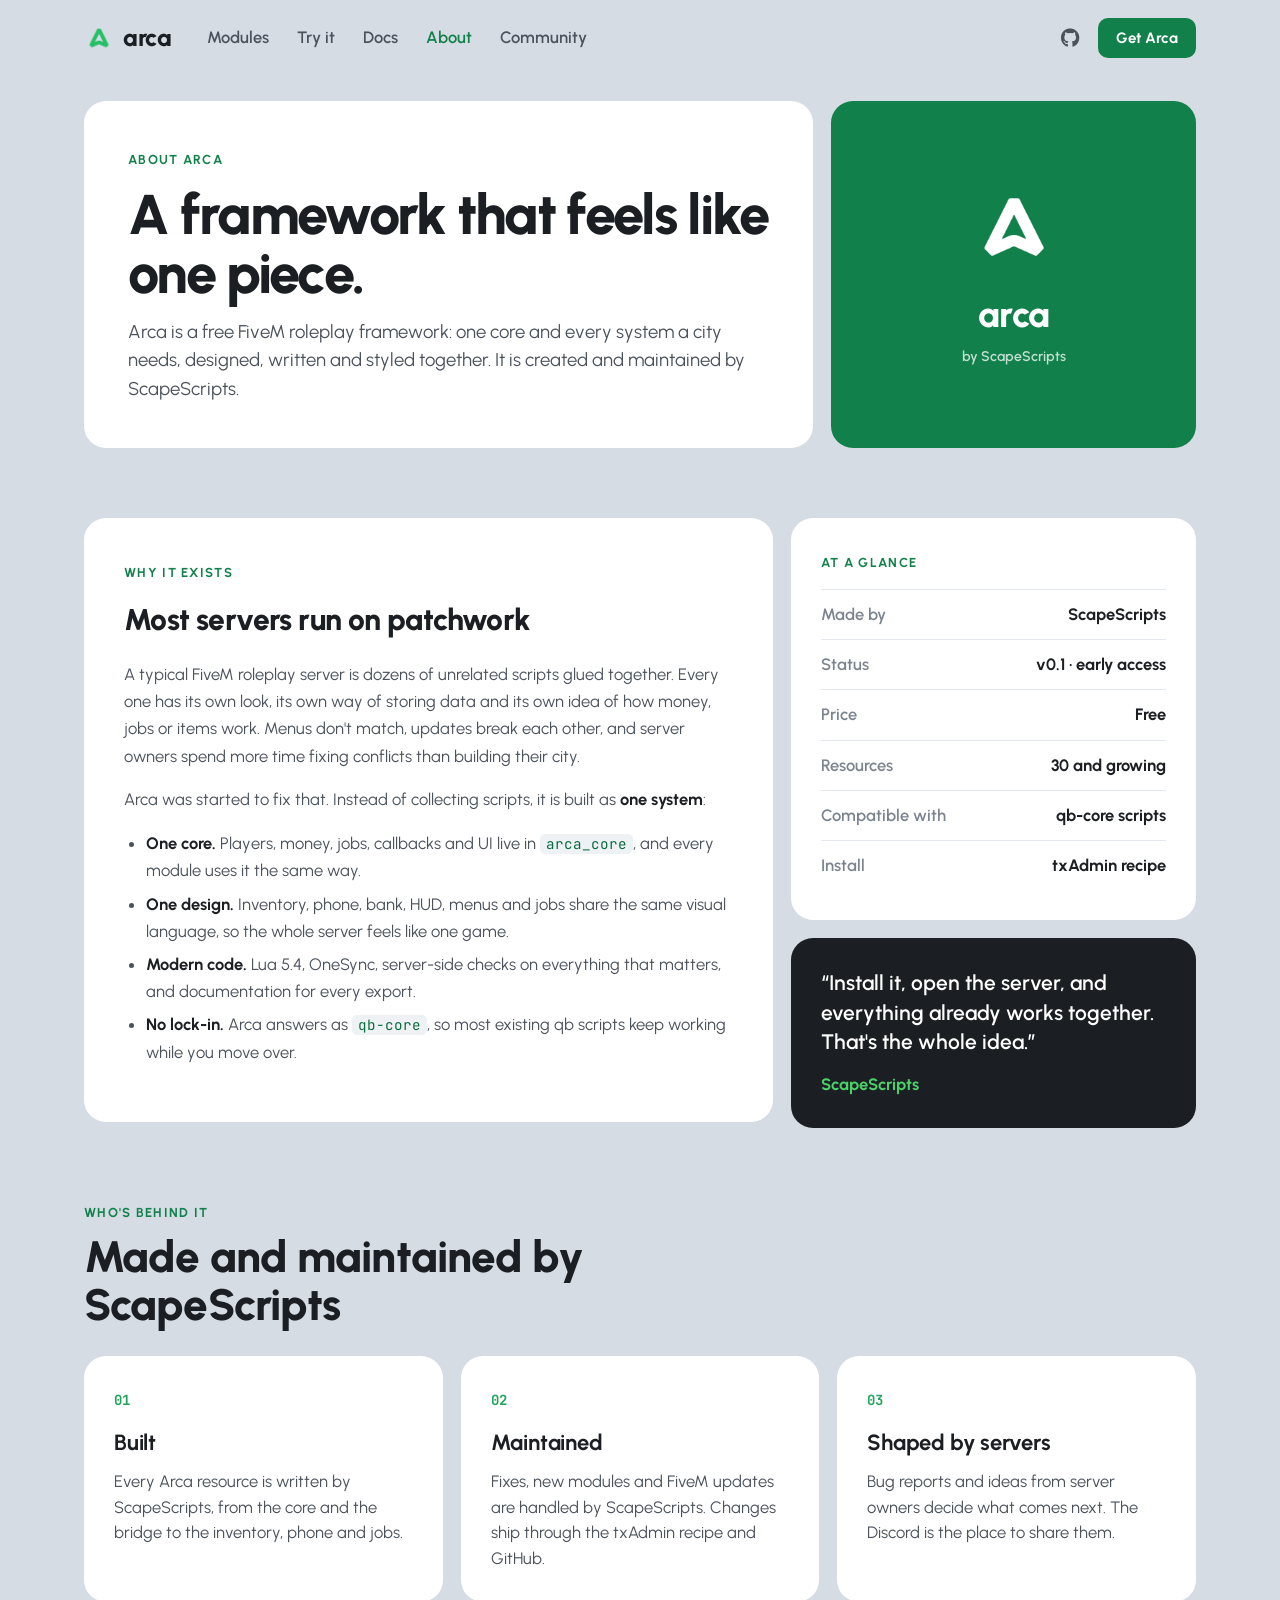
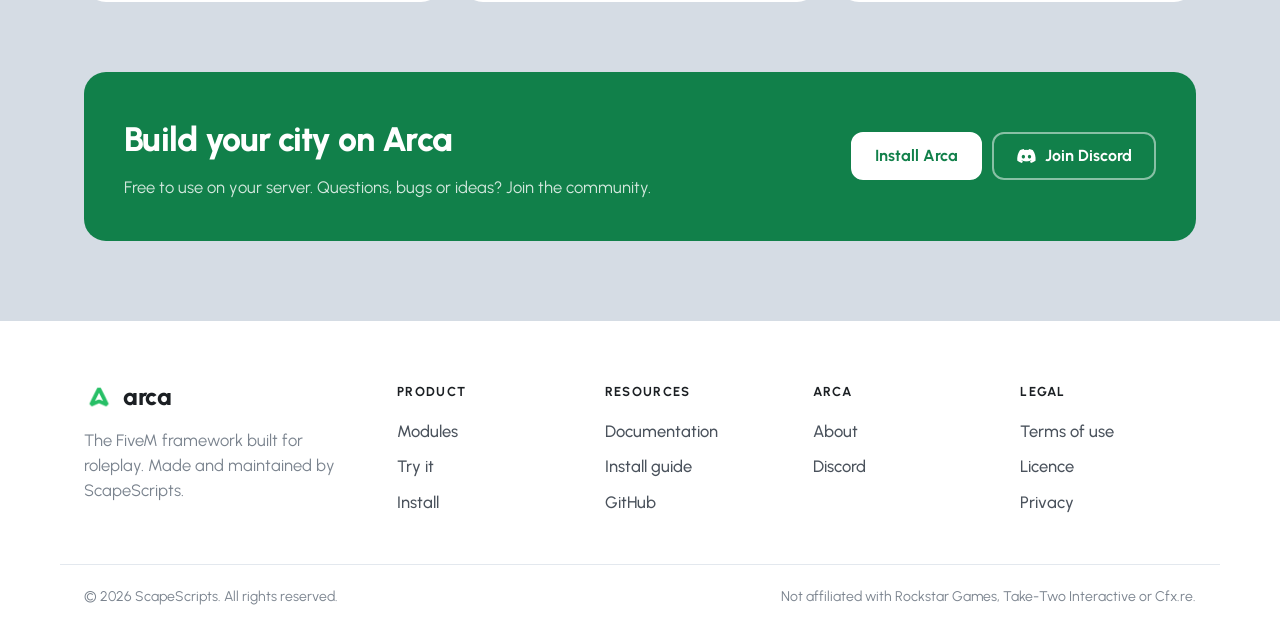
==== about.html @ e647c199 "update" ====
<!DOCTYPE html>
<html lang="en" data-theme="dark">
<head>
    <meta charset="UTF-8">
    <meta name="viewport" content="width=device-width, initial-scale=1">
    <title>About · Arca</title>
    <meta name="description" content="Who makes Arca, why it exists and how it is maintained.">
    <link rel="icon" href="assets/logo.png" type="image/png">
    <link rel="preconnect" href="https://fonts.googleapis.com">
    <link href="https://fonts.googleapis.com/css2?family=Urbanist:wght@400;500;600;700;800&family=JetBrains+Mono:wght@400;500;700&display=swap" rel="stylesheet">
    <link rel="stylesheet" href="https://cdnjs.cloudflare.com/ajax/libs/font-awesome/6.5.2/css/all.min.css">
    <link rel="stylesheet" href="assets/style.css">
    <link rel="stylesheet" href="assets/home.css">
</head>
<body class="arca-home page-about">

    <header class="bnav">
        <div class="wrap nav-row">
            <a href="index.html" class="bbrand"><img src="assets/logo.png" alt=""><span>arca</span></a>
            <nav>
                <a href="index.html#modules">Modules</a>
                <a href="index.html#playground">Try it</a>
                <a href="wiki.html">Docs</a>
                <a href="about.html" class="on">About</a>
                <a href="https://discord.gg/w3A3B4BBRz" target="_blank" rel="noopener">Community</a>
            </nav>
            <div class="nav-r">
                <a class="icon-link" href="https://github.com/Arca-Framework" target="_blank" rel="noopener" aria-label="GitHub"><i class="fa-brands fa-github"></i></a>
                <a href="index.html#get" class="bbtn sm">Get Arca</a>
            </div>
        </div>
    </header>

    <main class="wrap">
        <section class="page-hero">
            <div class="tile white">
                <span class="label">About Arca</span>
                <h1>A framework that feels like one piece.</h1>
                <p>Arca is a free FiveM roleplay framework: one core and every system a city needs, designed, written and styled together. It is created and maintained by ScapeScripts.</p>
            </div>
            <div class="tile green logo-tile">
                <img src="assets/logo.png" alt="">
                <b>arca</b>
                <small>by ScapeScripts</small>
            </div>
        </section>

        <section class="sec">
            <div class="prose-grid">
                <div class="tile white prose">
                    <span class="label">Why it exists</span>
                    <h2>Most servers run on patchwork</h2>
                    <p>A typical FiveM roleplay server is dozens of unrelated scripts glued together. Every one has its own look, its own way of storing data and its own idea of how money, jobs or items work. Menus don't match, updates break each other, and server owners spend more time fixing conflicts than building their city.</p>
                    <p>Arca was started to fix that. Instead of collecting scripts, it is built as <strong>one system</strong>:</p>
                    <ul>
                        <li><strong>One core.</strong> Players, money, jobs, callbacks and UI live in <code>arca_core</code>, and every module uses it the same way.</li>
                        <li><strong>One design.</strong> Inventory, phone, bank, HUD, menus and jobs share the same visual language, so the whole server feels like one game.</li>
                        <li><strong>Modern code.</strong> Lua 5.4, OneSync, server-side checks on everything that matters, and documentation for every export.</li>
                        <li><strong>No lock-in.</strong> Arca answers as <code>qb-core</code>, so most existing qb scripts keep working while you move over.</li>
                    </ul>
                </div>
                <div class="side-col">
                    <div class="tile white facts-tile">
                        <span class="label">At a glance</span>
                        <dl>
                            <div><dt>Made by</dt><dd>ScapeScripts</dd></div>
                            <div><dt>Status</dt><dd>v0.1 · early access</dd></div>
                            <div><dt>Price</dt><dd>Free</dd></div>
                            <div><dt>Resources</dt><dd>30 and growing</dd></div>
                            <div><dt>Compatible with</dt><dd>qb-core scripts</dd></div>
                            <div><dt>Install</dt><dd>txAdmin recipe</dd></div>
                        </dl>
                    </div>
                    <div class="tile dark quote">
                        <p>“Install it, open the server, and everything already works together. That's the whole idea.”</p>
                        <span>ScapeScripts</span>
                    </div>
                </div>
            </div>
        </section>

        <section class="sec">
            <div class="sec-head">
                <span class="label">Who's behind it</span>
                <h2>Made and maintained by ScapeScripts</h2>
            </div>
            <div class="three">
                <div class="tile white">
                    <span class="num">01</span>
                    <h3>Built</h3>
                    <p>Every Arca resource is written by ScapeScripts, from the core and the bridge to the inventory, phone and jobs.</p>
                </div>
                <div class="tile white">
                    <span class="num">02</span>
                    <h3>Maintained</h3>
                    <p>Fixes, new modules and FiveM updates are handled by ScapeScripts. Changes ship through the txAdmin recipe and GitHub.</p>
                </div>
                <div class="tile white">
                    <span class="num">03</span>
                    <h3>Shaped by servers</h3>
                    <p>Bug reports and ideas from server owners decide what comes next. The Discord is the place to share them.</p>
                </div>
            </div>
        </section>

        <section class="sec">
            <div class="cta-tile tile green">
                <div>
                    <h2>Build your city on Arca</h2>
                    <p>Free to use on your server. Questions, bugs or ideas? Join the community.</p>
                </div>
                <div class="cta-btns">
                    <a href="index.html#get" class="bbtn white">Install Arca</a>
                    <a href="https://discord.gg/w3A3B4BBRz" target="_blank" rel="noopener" class="bbtn ghost-w"><i class="fa-brands fa-discord"></i> Join Discord</a>
                </div>
            </div>
        </section>
    </main>

    <footer class="foot">
        <div class="wrap foot-grid">
            <div class="foot-brand">
                <a href="index.html" class="bbrand"><img src="assets/logo.png" alt=""><span>arca</span></a>
                <p>The FiveM framework built for roleplay. Made and maintained by ScapeScripts.</p>
            </div>
            <div><h4>Product</h4><a href="index.html#modules">Modules</a><a href="index.html#playground">Try it</a><a href="index.html#get">Install</a></div>
            <div><h4>Resources</h4><a href="wiki.html">Documentation</a><a href="wiki.html#installation">Install guide</a><a href="https://github.com/Arca-Framework" target="_blank" rel="noopener">GitHub</a></div>
            <div><h4>Arca</h4><a href="about.html">About</a><a href="https://discord.gg/w3A3B4BBRz" target="_blank" rel="noopener">Discord</a></div>
            <div><h4>Legal</h4><a href="legal.html#terms">Terms of use</a><a href="legal.html#licence">Licence</a><a href="legal.html#privacy">Privacy</a></div>
        </div>
        <div class="wrap foot-bottom">
            <span>© 2026 ScapeScripts. All rights reserved.</span>
            <span>Not affiliated with Rockstar Games, Take-Two Interactive or Cfx.re.</span>
        </div>
    </footer>

    <script src="assets/site.js"></script>
</body>
</html>
---- assets/style.css ----
/* Shared tokens + base styles for the Arca site */
:root {
    --bg: #0b0c10;
    --bg-soft: #111318;
    --surface: #15171d;
    --surface-2: #1b1e26;
    --border: #23262f;
    --border-strong: #2f3340;
    --text: #e9e9ef;
    --text-soft: #b6b8c3;
    --muted: #80838f;
    --accent: #00ff6a;
    --accent-2: #00d9a3;
    --accent-soft: rgba(0, 255, 106, 0.12);
    --on-accent: #03140a;
    --code-bg: #0f1116;
    --info-bg: rgba(76, 141, 255, 0.12);
    --info-border: #3a6fd1;
    --warn-bg: rgba(255, 181, 71, 0.12);
    --warn-border: #c98a2a;
    --danger-bg: rgba(255, 84, 104, 0.13);
    --danger-border: #c6404f;
    --tip-bg: rgba(62, 207, 114, 0.11);
    --tip-border: #2c9c56;
    --radius: 10px;
    --font: 'Inter', system-ui, -apple-system, 'Segoe UI', Roboto, sans-serif;
    --mono: 'JetBrains Mono', ui-monospace, Consolas, monospace;
    color-scheme: dark;
}

:root[data-theme="light"] {
    --bg: #ffffff;
    --bg-soft: #f7f7fa;
    --surface: #f4f4f7;
    --surface-2: #ececf2;
    --border: #e4e4ea;
    --border-strong: #d4d4dd;
    --text: #15161b;
    --text-soft: #3e4150;
    --muted: #6b6e7b;
    --accent: #00a845;
    --accent-2: #00957a;
    --accent-soft: rgba(0, 168, 69, 0.1);
    --on-accent: #ffffff;
    --code-bg: #f6f6f9;
    color-scheme: light;
}

* { box-sizing: border-box; }
html { scroll-behavior: smooth; }
body {
    margin: 0;
    background: var(--bg);
    color: var(--text);
    font-family: var(--font);
    font-size: 16px;
    line-height: 1.65;
    -webkit-font-smoothing: antialiased;
}
a { color: inherit; }
img, svg { display: block; max-width: 100%; }
button { font: inherit; color: inherit; background: none; border: 0; cursor: pointer; }
code, pre, kbd { font-family: var(--mono); }

.gradient-text {
    background: linear-gradient(120deg, var(--accent), var(--accent-2));
    -webkit-background-clip: text;
    background-clip: text;
    color: transparent;
}

.btn {
    display: inline-flex; align-items: center; gap: 8px;
    padding: 11px 20px; border-radius: 9px;
    font-weight: 600; font-size: 15px; text-decoration: none;
    transition: transform .12s, background .12s, border-color .12s;
}
.btn:hover { transform: translateY(-1px); }
.btn-primary { background: linear-gradient(120deg, var(--accent), var(--accent-2)); color: var(--on-accent); }
.btn-ghost { border: 1px solid var(--border-strong); background: var(--surface); }
.btn-ghost:hover { border-color: var(--accent); }

.icon-btn {
    display: inline-flex; align-items: center; justify-content: center;
    width: 36px; height: 36px; border-radius: 8px; color: var(--text-soft);
}
.icon-btn:hover { background: var(--surface-2); color: var(--text); }
.icon-btn svg { width: 18px; height: 18px; }

/* theme toggle icon swap */
.theme-toggle .sun { display: none; }
:root[data-theme="light"] .theme-toggle .sun { display: block; }
:root[data-theme="light"] .theme-toggle .moon { display: none; }

kbd {
    display: inline-block; padding: 1px 6px; font-size: 12px;
    border: 1px solid var(--border-strong); border-bottom-width: 2px; border-radius: 5px;
    background: var(--surface); color: var(--text-soft);
}

::selection { background: var(--accent-soft); }
---- assets/home.css ----
/* Home page: light, plain, bento cards. Deep green + Arca green, Urbanist.
   The in-game playground keeps its own dark look (playground.css). */
.arca-home {
    --bg: #d5dce4;
    --white: #ffffff;
    --ink: #1b1f23;
    --ink-soft: #4a525c;
    --muted: #7a838e;
    --line: #e3e8ee;
    --deep: #11804a;
    --deep-2: #0c6b3d;
    --mid: #22a55c;
    --bright: #4cd26b;
    /* tokens used by style.css / playground.css */
    --text: var(--ink);
    --text-soft: var(--ink-soft);
    --surface: var(--white);
    --surface-2: #eef2f5;
    --border: var(--line);
    --border-strong: #cfd6de;
    --accent: var(--deep);
    --on-accent: #ffffff;
    --font: 'Urbanist', system-ui, sans-serif;
    color-scheme: light;
    background: var(--bg);
    color: var(--ink);
    font-family: var(--font);
    font-size: 16.5px;
    overflow-x: hidden;
}
.wrap { max-width: 1160px; margin: 0 auto; padding: 0 24px; }
.mono { font-family: var(--mono); }
.muted { color: var(--muted); }
.center { text-align: center; }
.arca-home code { font-size: .86em; padding: 1px 6px; border-radius: 5px; background: #eef2f5; color: var(--deep-2); }
h1, h2, h3 { font-weight: 700; letter-spacing: -.01em; }

/* ================= building blocks ================= */
.tile { border-radius: 22px; padding: 30px; background: var(--white); }
.tile.green { background: var(--deep); color: #fff; }
.tile.green p { color: rgba(255, 255, 255, .82); }
.tile.dark { background: var(--ink); color: #fff; }
.tile.light { background: var(--bright); color: #0b2a17; }
.label { display: inline-block; font-size: 13px; font-weight: 700; letter-spacing: .1em; text-transform: uppercase; color: var(--deep); }
.tile.green .label { color: #bff3cf; }

.bbtn {
    display: inline-flex; align-items: center; gap: 9px; height: 48px; padding: 0 22px; border-radius: 12px;
    background: var(--deep); color: #fff; font-weight: 700; font-size: 16px; text-decoration: none; border: 2px solid var(--deep);
}
.bbtn:hover { background: var(--deep-2); border-color: var(--deep-2); }
.bbtn.line { background: transparent; color: var(--ink); border-color: var(--border-strong); }
.bbtn.line:hover { border-color: var(--ink); }
.bbtn.white { background: #fff; color: var(--deep); border-color: #fff; }
.bbtn.white:hover { background: #eafaef; }
.bbtn.sm { height: 40px; padding: 0 16px; font-size: 15px; border-radius: 10px; }
.text-link { color: var(--deep); font-weight: 700; text-decoration: none; }
.text-link:hover { text-decoration: underline; }

/* ================= nav ================= */
.bnav { position: sticky; top: 0; z-index: 50; background: rgba(213, 220, 228, .96); border-bottom: 1px solid transparent; }
.bnav.solid { border-color: #c4ccd5; }
.nav-row { display: flex; align-items: center; gap: 36px; height: 76px; }
.bbrand { display: flex; align-items: center; gap: 9px; text-decoration: none; color: var(--ink); font-weight: 800; font-size: 24px; letter-spacing: -.02em; }
.bbrand img { width: 30px; height: 30px; filter: saturate(.75) brightness(.8); }
.bnav nav { display: flex; gap: 28px; }
.bnav nav a { color: var(--ink-soft); text-decoration: none; font-weight: 600; }
.bnav nav a:hover { color: var(--ink); }
.nav-r { margin-left: auto; display: flex; align-items: center; gap: 8px; }
.icon-link { width: 40px; height: 40px; display: grid; place-items: center; border-radius: 10px; color: var(--ink-soft); font-size: 19px; text-decoration: none; }
.icon-link:hover { background: var(--white); color: var(--ink); }

/* ================= hero bento ================= */
.bento { display: grid; grid-template-columns: 1.7fr 1fr 1fr; grid-template-rows: auto auto; gap: 18px; padding-top: 24px; }
.hero-tile { grid-row: span 2; padding: 44px; display: flex; flex-direction: column; }
.hero-tile h1 { margin: 16px 0 16px; font-size: clamp(44px, 5vw, 62px); line-height: 1.02; letter-spacing: -.03em; font-weight: 800; }
.hero-tile p { margin: 0; color: var(--ink-soft); font-size: 18.5px; line-height: 1.55; max-width: 470px; }
.hero-cta { display: flex; flex-wrap: wrap; gap: 10px; margin-top: auto; padding-top: 34px; }

.logo-tile { display: flex; flex-direction: column; align-items: center; justify-content: center; text-align: center; min-height: 250px; }
.logo-tile img { width: 92px; height: 92px; filter: brightness(0) invert(1); }
.logo-tile b { margin-top: 12px; font-size: 36px; font-weight: 800; letter-spacing: -.02em; }
.logo-tile small { font-size: 14px; color: rgba(255, 255, 255, .75); font-weight: 600; }

/* ticket, like a printed voucher */
.ticket { padding: 0; background: none; display: flex; flex-direction: column; }
.ticket-top, .ticket-bottom { background: var(--white); }
.ticket-top { padding: 26px 26px 20px; border-radius: 22px 22px 14px 14px; flex: 1; }
.ticket-top p { margin: 10px 0 0; font-size: 17px; font-weight: 600; line-height: 1.4; }
.ticket-bottom { position: relative; padding: 18px 26px 22px; border-radius: 14px 14px 22px 22px; border-top: 2px dashed #c9d1da; margin-top: -1px; }
.ticket-bottom code { display: block; background: none; padding: 0; color: var(--ink-soft); font-size: 12px; word-break: break-all; line-height: 1.5; }
.ticket-bottom button { margin-top: 12px; font: 700 14px var(--font); color: var(--deep); }
.ticket-bottom button:hover { text-decoration: underline; }

.stat { display: flex; flex-direction: column; justify-content: flex-end; min-height: 150px; }
.stat b { font-size: 40px; line-height: 1; font-weight: 800; letter-spacing: -.02em; color: var(--deep); }
.stat span { margin-top: 6px; font-weight: 600; color: var(--muted); }
.stat.light b, .stat.light span { color: #0b2a17; }
.stat.dark b { color: var(--bright); }
.stat.dark span { color: #aab3bd; }


/* ================= sections ================= */
.sec { padding-top: 70px; }
.sec-head { max-width: 640px; margin-bottom: 26px; }
.sec-head h2 { margin: 8px 0 8px; font-size: clamp(32px, 3.8vw, 44px); line-height: 1.1; letter-spacing: -.02em; font-weight: 800; }
.sec-head p { margin: 0; color: var(--ink-soft); font-size: 18px; }

.three { display: grid; grid-template-columns: repeat(3, 1fr); gap: 18px; }
.three .num { font: 700 14px var(--mono); color: var(--mid); }
.three h3 { margin: 12px 0 8px; font-size: 22px; }
.three p { margin: 0; color: var(--ink-soft); line-height: 1.55; }

/* ================= modules: plain list ================= */
.modlist { padding: 10px 14px; display: grid; grid-template-columns: 1fr 1fr; column-gap: 28px; }
.modlist > a, .modlist > div { display: grid; grid-template-columns: 34px 120px 1fr auto; align-items: center; gap: 10px; padding: 14px 10px; border-bottom: 1px solid var(--line); text-decoration: none; color: var(--ink); }
.modlist > :nth-last-child(-n+2) { border-bottom: 0; }
.modlist > a:hover b { color: var(--deep); }
.modlist i { color: var(--deep); font-size: 16px; text-align: center; }
.modlist b { font-weight: 700; }
.modlist span { color: var(--muted); font-size: 15px; line-height: 1.35; }
.modlist code { background: none; padding: 0; font-size: 11.5px; color: #9aa3ad; }
.modlist .soon { opacity: .5; }

/* ================= playground ================= */
#playground .sec-head { margin-bottom: 20px; }
.pg-tabs { justify-content: flex-start !important; }
.pg-tab { font-family: var(--font) !important; font-size: 15px !important; }
.pg-tab.active { box-shadow: none !important; }
.glass { border: 0; }
.screen { position: relative; height: 540px; border-radius: 22px; overflow: hidden; }
.screen-bg {
    position: absolute; inset: 0;
    /* drop a FiveM screenshot in assets/showcase-bg.jpg to replace the illustration */
    background: linear-gradient(180deg, rgba(5, 7, 10, .2), rgba(5, 7, 10, .55)), url('showcase-bg.jpg') center / cover no-repeat, url('hero-city.svg') center 70% / cover no-repeat, #05070d;
}
.pane-caption {
    position: absolute; left: 50%; bottom: 18px; transform: translateX(-50%); white-space: nowrap;
    padding: 7px 16px; border-radius: 999px; font-size: 13px; color: #cfd2da; background: rgba(5, 8, 10, .8);
}
.pane-caption code { color: #4cd26b; background: none; padding: 0; }
.pane-caption kbd { background: rgba(255, 255, 255, .08); color: #e9e9ef; border-color: rgba(255, 255, 255, .2); }

/* ================= code ================= */
.split { display: grid; grid-template-columns: 1fr 1.6fr; gap: 18px; }
.split .tile.green { display: flex; flex-direction: column; padding: 36px; }
.split h2 { margin: 12px 0 12px; font-size: 42px; line-height: 1.05; letter-spacing: -.02em; font-weight: 800; }
.split p { margin: 0 0 26px; line-height: 1.55; }
.split .bbtn { margin-top: auto; align-self: flex-start; }
.codebox { border-radius: 22px; overflow: hidden; background: #15191d; }
.code-tabs { display: flex; gap: 2px; padding: 10px 10px 0; background: #1d2227; }
.code-tabs button { padding: 9px 15px; font-size: 13px; color: #8a939d; border-radius: 9px 9px 0 0; }
.code-tabs button:hover { color: #e6e9ec; }
.code-tabs button.on { color: #e6e9ec; background: #15191d; }
.code-pane { display: none; margin: 0; padding: 26px 28px; font-size: 14px; line-height: 1.75; color: #d6dbe1; overflow-x: auto; }
.code-pane.on { display: block; }
.code-pane .k { color: #ff8fb9; }
.code-pane .f { color: #5fe07e; }
.code-pane .s { color: #ffd38a; }
.code-pane .c { color: #66707a; }
.code-pane .n { color: #94baff; }

/* ================= install ================= */
.steps { list-style: none; padding: 0; margin: 0 0 22px; display: grid; grid-template-columns: repeat(4, 1fr); gap: 18px; }
.steps li { padding: 26px; }
.steps b { font: 800 34px var(--font); color: var(--deep); }
.steps .green b { color: #fff; }
.steps h3 { margin: 10px 0 4px; font-size: 20px; }
.steps p { margin: 0; color: var(--ink-soft); line-height: 1.5; }
.steps .green p { color: rgba(255, 255, 255, .82); }


#copied { position: fixed; left: 50%; bottom: 28px; transform: translate(-50%, 16px); z-index: 120; padding: 11px 18px; border-radius: 12px; background: var(--ink); color: #fff; font: 700 14px var(--font); opacity: 0; pointer-events: none; transition: all .2s; }
#copied.on { opacity: 1; transform: translate(-50%, 0); }

/* ================= responsive ================= */
@media (max-width: 1000px) {
    .bnav nav { display: none; }
    .bento { grid-template-columns: 1fr 1fr; }
    .hero-tile { grid-column: span 2; grid-row: auto; }
    .bento .stat:nth-of-type(4) { grid-column: auto; }
    .modlist { grid-template-columns: 1fr; }
    .modlist > :nth-last-child(2) { border-bottom: 1px solid var(--line); }
    .split, .three { grid-template-columns: 1fr; }
    .steps { grid-template-columns: 1fr 1fr; }
}
@media (max-width: 640px) {
    .wrap { padding: 0 14px; }
    .bento { grid-template-columns: 1fr; gap: 14px; }
    .hero-tile { grid-column: auto; padding: 30px 24px; }
    .hero-tile h1 { font-size: 42px; }
    .modlist > a, .modlist > div { grid-template-columns: 28px 1fr; }
    .modlist span { grid-column: 2; }
    .modlist code { display: none; }
    .steps { grid-template-columns: 1fr; }
    .screen { height: 480px; }
    .pane-caption { white-space: normal; text-align: center; width: calc(100% - 32px); }
    .foot-row { flex-wrap: wrap; height: auto; padding: 24px 14px; }
    .foot nav { margin-left: 0; }
}

/* ================= install dialog ================= */
.imodal { position: fixed; inset: 0; z-index: 100; display: grid; place-items: center; padding: 20px; background: rgba(27, 31, 35, .45); }
.imodal[hidden] { display: none; }
.ibox { position: relative; width: 100%; max-width: 620px; max-height: calc(100vh - 40px); overflow-y: auto; padding: 36px; border-radius: 24px; background: var(--white); box-shadow: 0 30px 80px rgba(20, 30, 40, .3); }
.ibox h2 { margin: 6px 0 6px; font-size: 32px; font-weight: 800; letter-spacing: -.02em; }
.isub { margin: 0 0 22px; color: var(--ink-soft); }
.ix { position: absolute; top: 18px; right: 18px; width: 38px; height: 38px; border-radius: 10px; color: var(--muted); font-size: 18px; }
.ix:hover { background: #eef2f5; color: var(--ink); }
.isteps { list-style: none; margin: 0; padding: 0; display: flex; flex-direction: column; }
.isteps li { display: flex; gap: 16px; padding: 16px 0; border-top: 1px solid var(--line); }
.isteps li > b { flex: none; width: 34px; height: 34px; display: grid; place-items: center; border-radius: 10px; background: #e6f4ec; color: var(--deep); font-weight: 800; }
.isteps h3 { margin: 4px 0 2px; font-size: 18px; }
.isteps p { margin: 0; color: var(--ink-soft); line-height: 1.5; }
.isteps a { color: var(--deep); font-weight: 600; }
.irecipe { display: flex; align-items: center; gap: 10px; margin-top: 10px; padding: 8px 8px 8px 14px; border-radius: 12px; background: #eef2f5; border: 2px dashed #c9d1da; }
.irecipe code { flex: 1; min-width: 0; background: none; padding: 0; font-size: 12px; color: var(--ink-soft); word-break: break-all; }
.irecipe button { flex: none; height: 34px; padding: 0 12px; border-radius: 9px; background: var(--deep); color: #fff; font: 700 14px var(--font); }
.ifoot { display: flex; justify-content: flex-end; flex-wrap: wrap; gap: 10px; margin-top: 18px; padding-top: 20px; border-top: 1px solid var(--line); }
body.locked { overflow: hidden; }
@media (max-width: 640px) { .ibox { padding: 26px 20px; } .irecipe { flex-direction: column; align-items: stretch; } }

/* ================= footer ================= */
.foot { margin-top: 80px; background: var(--white); padding: 56px 0 0; }
.foot-grid { display: grid; grid-template-columns: 1.6fr repeat(4, 1fr); gap: 32px; padding-bottom: 44px; }
.foot-brand p { margin: 12px 0 0; color: var(--muted); max-width: 280px; line-height: 1.5; }
.foot h4 { margin: 4px 0 12px; font-size: 13px; letter-spacing: .1em; text-transform: uppercase; color: var(--ink); }
.foot-grid a:not(.bbrand) { display: block; padding: 4px 0; color: var(--ink-soft); text-decoration: none; font-weight: 500; }
.foot-grid a:not(.bbrand):hover { color: var(--deep); }
.foot-bottom { display: flex; justify-content: space-between; flex-wrap: wrap; gap: 8px; padding-top: 20px; padding-bottom: 26px; border-top: 1px solid var(--line); color: var(--muted); font-size: 14px; }
.bnav nav a.on { color: var(--deep); }

/* ================= sub pages ================= */
.page-hero { display: grid; grid-template-columns: 2fr 1fr; gap: 18px; padding-top: 24px; }
.page-hero.single { grid-template-columns: 1fr; }
.page-hero .tile.white { padding: 44px; }
.page-hero h1 { margin: 14px 0 14px; font-size: clamp(38px, 4.6vw, 56px); line-height: 1.05; letter-spacing: -.03em; font-weight: 800; }
.page-hero p { margin: 0; max-width: 640px; color: var(--ink-soft); font-size: 18.5px; line-height: 1.55; }

.prose { padding: 40px; }
.prose h2 { margin: 10px 0 14px; font-size: 30px; font-weight: 800; letter-spacing: -.02em; scroll-margin-top: 100px; }
.prose h2:not(:first-child) { margin-top: 44px; padding-top: 34px; border-top: 1px solid var(--line); }
.prose p, .prose li { color: var(--ink-soft); line-height: 1.65; }
.prose strong { color: var(--ink); }
.prose a { color: var(--deep); font-weight: 600; }
.prose ul, .prose ol { padding-left: 22px; }
.prose li { margin: 6px 0; }
.prose em { color: inherit; font-style: italic; }

.prose-grid { display: grid; grid-template-columns: 1.7fr 1fr; gap: 18px; align-items: start; }
.side-col { display: flex; flex-direction: column; gap: 18px; }
.facts-tile dl { margin: 14px 0 0; }
.facts-tile dl div { display: flex; justify-content: space-between; gap: 12px; padding: 11px 0; border-top: 1px solid var(--line); }
.facts-tile dt { color: var(--muted); font-weight: 600; }
.facts-tile dd { margin: 0; font-weight: 700; text-align: right; }
.quote p { margin: 0 0 14px; font-size: 21px; line-height: 1.4; font-weight: 600; }
.quote span { color: var(--bright); font-weight: 700; }

.cta-tile { display: flex; align-items: center; justify-content: space-between; gap: 24px; flex-wrap: wrap; padding: 40px; }
.cta-tile h2 { margin: 0 0 6px; font-size: 34px; font-weight: 800; letter-spacing: -.02em; }
.cta-tile p { margin: 0; }
.cta-btns { display: flex; gap: 10px; flex-wrap: wrap; }
.bbtn.ghost-w { background: transparent; border-color: rgba(255, 255, 255, .5); color: #fff; }
.bbtn.ghost-w:hover { border-color: #fff; background: rgba(255, 255, 255, .08); }

.legal { display: grid; grid-template-columns: 250px 1fr; gap: 18px; align-items: start; }
.toc { position: sticky; top: 96px; padding: 24px; display: flex; flex-direction: column; }
.toc .label { margin-bottom: 10px; }
.toc a { padding: 6px 0; color: var(--ink-soft); text-decoration: none; font-weight: 600; }
.toc a:hover { color: var(--deep); }
.summary { display: grid; grid-template-columns: 1fr 1fr; gap: 14px; }
.summary > div { padding: 20px 22px; border-radius: 16px; }
.summary .yes { background: #e8f6ee; }
.summary .no { background: #fbecee; }
.summary h4 { margin: 0 0 6px; font-size: 16px; display: flex; align-items: center; gap: 8px; }
.summary .yes h4 { color: var(--deep); }
.summary .no h4 { color: #b4313f; }
.summary ul { margin: 0; padding-left: 18px; }

@media (max-width: 1000px) {
    .foot-grid { grid-template-columns: 1fr 1fr; }
    .foot-brand { grid-column: span 2; }
    .page-hero, .prose-grid, .legal { grid-template-columns: 1fr; }
    .toc { position: static; }
}
@media (max-width: 640px) {
    .page-hero .tile.white, .prose { padding: 28px 22px; }
    .summary { grid-template-columns: 1fr; }
    .foot-bottom { padding-left: 14px; padding-right: 14px; }
}
.prose .label + h2 { margin-top: 10px; padding-top: 0; border-top: 0; }
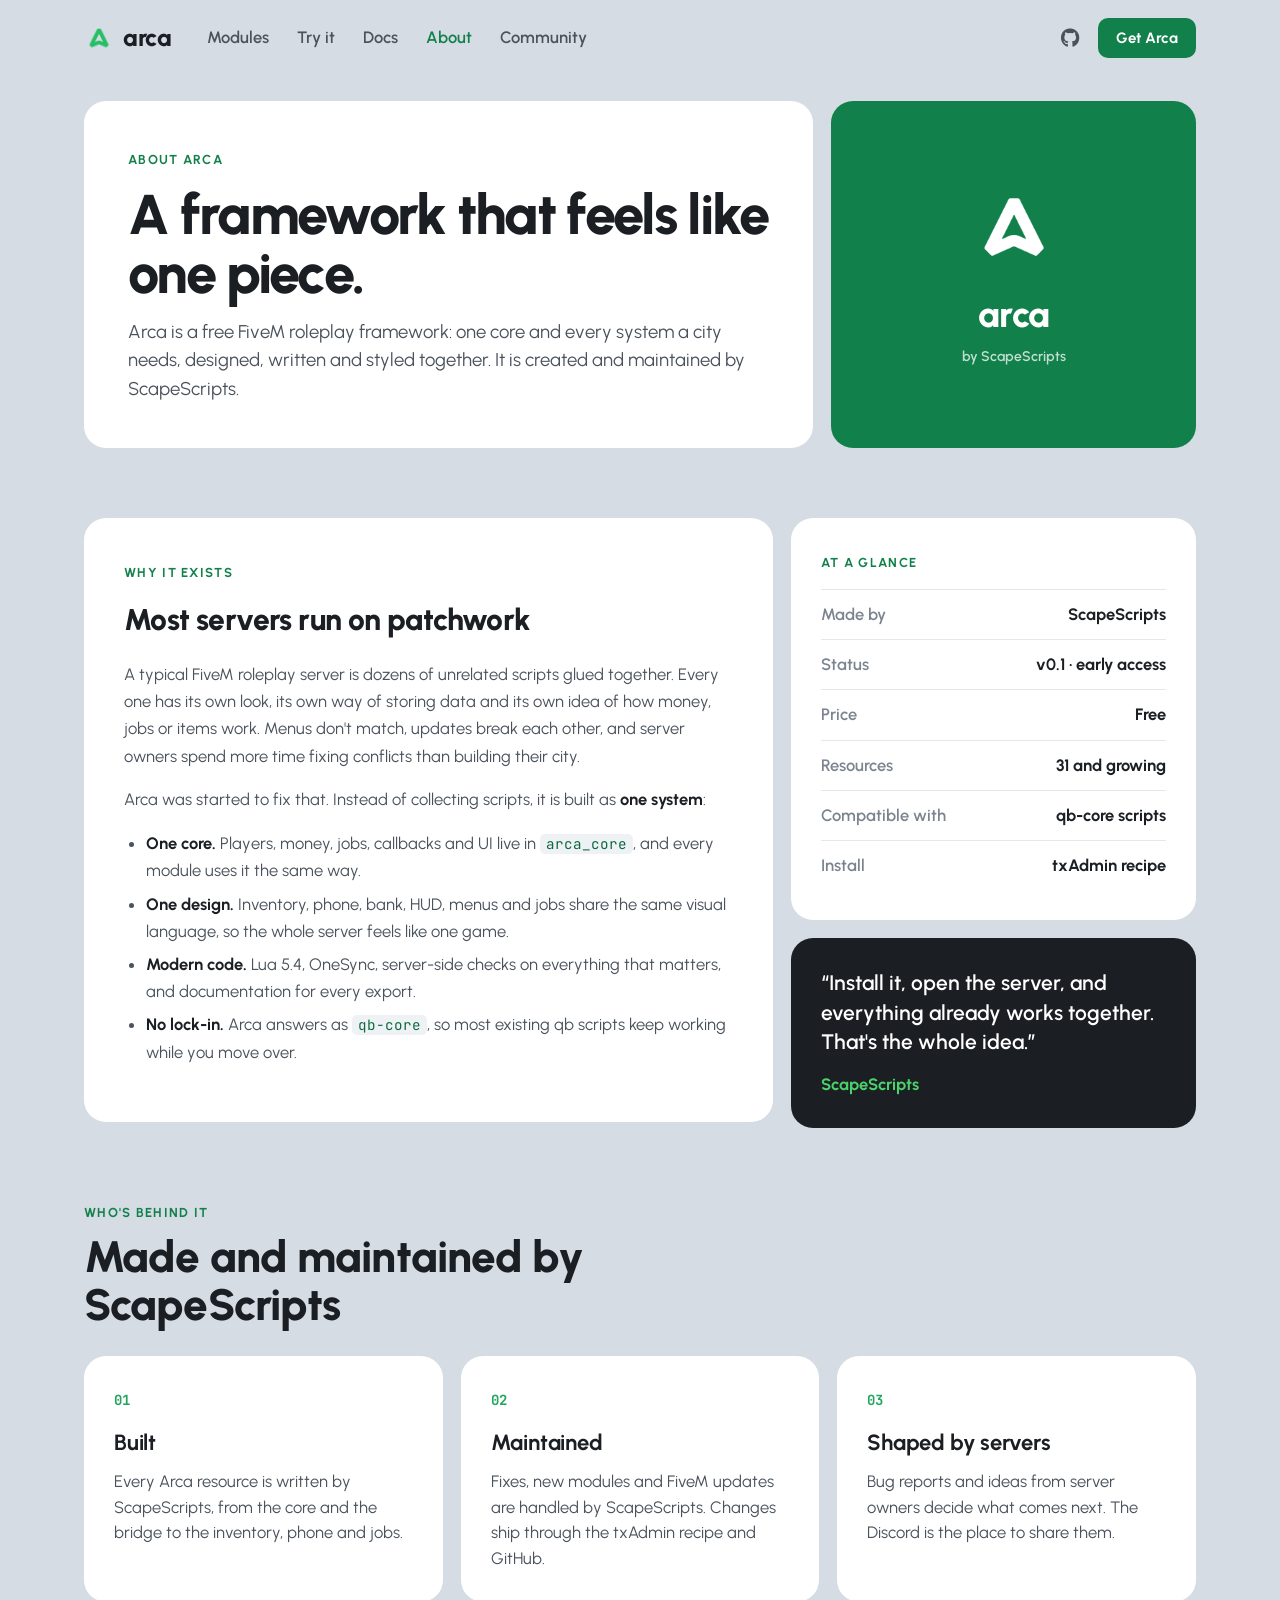
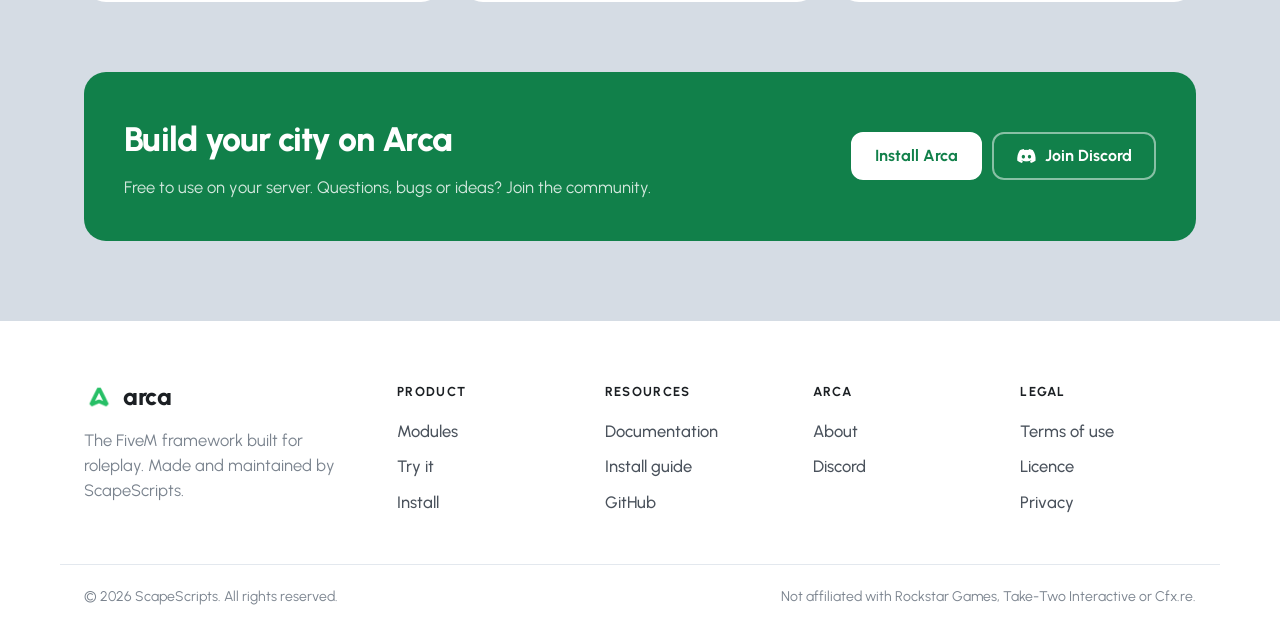
==== commit 53330f35: "update docs & web" ====
--- a/about.html
+++ b/about.html
@@ -66,7 +66,7 @@
                             <div><dt>Made by</dt><dd>ScapeScripts</dd></div>
                             <div><dt>Status</dt><dd>v0.1 · early access</dd></div>
                             <div><dt>Price</dt><dd>Free</dd></div>
-                            <div><dt>Resources</dt><dd>30 and growing</dd></div>
+                            <div><dt>Resources</dt><dd>31 and growing</dd></div>
                             <div><dt>Compatible with</dt><dd>qb-core scripts</dd></div>
                             <div><dt>Install</dt><dd>txAdmin recipe</dd></div>
                         </dl>
